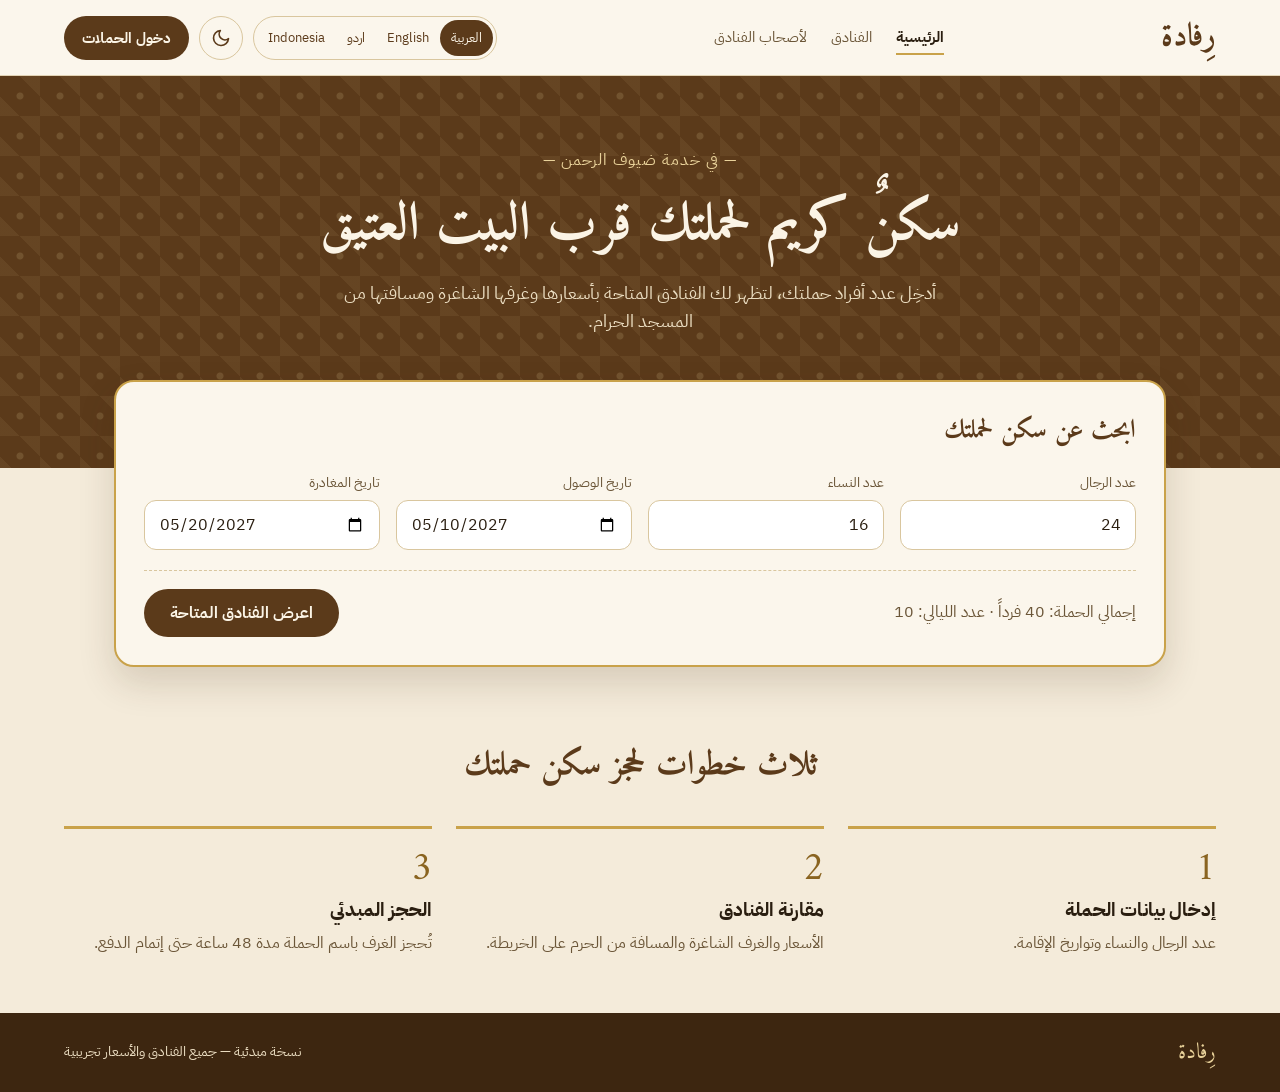
==== rifada-site/index.html @ a2add56f "Add Rifada prototype" ====
<!doctype html>
<html lang="ar" dir="rtl">
<head>
  <meta charset="utf-8">
  <meta name="viewport" content="width=device-width, initial-scale=1">
  <title>رِفادة | Rifada</title>
  <link rel="preconnect" href="https://fonts.googleapis.com">
  <link rel="stylesheet" href="https://fonts.googleapis.com/css2?family=Amiri:wght@400;700&family=IBM+Plex+Sans+Arabic:wght@400;500;700&display=swap">
  <link rel="stylesheet" href="css/style.css">
</head>
<body>
  <header id="site-header"></header>

  <section class="hero">
    <div class="hero-inner">
      <span class="hero-tag" data-i18n="hero_tag"></span>
      <h1 data-i18n="hero_title"></h1>
      <p data-i18n="hero_sub"></p>
    </div>
  </section>

  <section class="search-wrap">
    <form class="search-card" id="search-form" novalidate>
      <h2 class="display" style="font-size: 26px" data-i18n="search_title"></h2>
      <div class="form-grid">
        <div class="field">
          <label for="men" data-i18n="men"></label>
          <input id="men" type="number" min="0" inputmode="numeric">
        </div>
        <div class="field">
          <label for="women" data-i18n="women"></label>
          <input id="women" type="number" min="0" inputmode="numeric">
        </div>
        <div class="field">
          <label for="checkin" data-i18n="checkin"></label>
          <input id="checkin" type="date">
        </div>
        <div class="field">
          <label for="checkout" data-i18n="checkout"></label>
          <input id="checkout" type="date">
        </div>
      </div>
      <p class="form-error hidden" id="search-error" role="alert"></p>
      <div class="search-footer">
        <span class="muted" id="group-total"></span>
        <button type="submit" class="btn" data-i18n="show_hotels"></button>
      </div>
    </form>
  </section>

  <section class="container how">
    <h2 data-i18n="how_title"></h2>
    <div class="how-grid">
      <div class="how-item">
        <span class="how-num">1</span>
        <h3 data-i18n="how1_t"></h3>
        <p data-i18n="how1_d"></p>
      </div>
      <div class="how-item">
        <span class="how-num">2</span>
        <h3 data-i18n="how2_t"></h3>
        <p data-i18n="how2_d"></p>
      </div>
      <div class="how-item">
        <span class="how-num">3</span>
        <h3 data-i18n="how3_t"></h3>
        <p data-i18n="how3_d"></p>
      </div>
    </div>
  </section>

  <footer id="site-footer"></footer>

  <script src="js/data.js"></script>
  <script src="js/i18n.js"></script>
  <script src="js/app.js"></script>
  <script src="js/home.js"></script>
</body>
</html>
---- rifada-site/css/style.css ----
/* =========================================================
   رِفادة — ملف التنسيق الرئيسي
   الألوان معرّفة كمتغيرات، والوضع الليلي يغيّر قيمها فقط
   ========================================================= */

:root {
  --bg: #F4EBDA;
  --surface: #FBF6EC;
  --surface-2: #EFE2C6;
  --border: #E2D3B5;
  --input-border: #D9C69E;
  --input-bg: #FFFFFF;
  --text: #2A1E10;
  --muted: #6B5638;
  --primary: #5B3A1A;
  --primary-text: #FBF4E6;
  --gold: #C9A24A;
  --gold-text: #8A6420;
  --hero: #5B3A1A;
  --hero-text: #FBF4E6;
  --hero-muted: #EADCC0;
  --footer: #3D2610;
  --footer-text: #EADCC0;
  --danger: #A12D1F;
  --success: #2E6B3A;
  --shadow: 0 16px 36px rgba(60, 35, 10, 0.16);
  --radius: 16px;
  --font-body: 'IBM Plex Sans Arabic', system-ui, sans-serif;
  --font-display: 'Amiri', serif;
}

[data-theme="dark"] {
  --bg: #16110B;
  --surface: #241B11;
  --surface-2: #2F2316;
  --border: #3A2C1A;
  --input-border: #4A3820;
  --input-bg: #1A140D;
  --text: #F4EBDA;
  --muted: #C9B896;
  --primary: #E9D29A;
  --primary-text: #2A1E10;
  --gold: #C9A24A;
  --gold-text: #E9D29A;
  --hero: #0F0B06;
  --hero-text: #F4EBDA;
  --hero-muted: #C9B896;
  --footer: #0F0B06;
  --footer-text: #C9B896;
  --danger: #F08A7A;
  --success: #8FD19E;
  --shadow: 0 16px 36px rgba(0, 0, 0, 0.45);
}

* { box-sizing: border-box; }

body {
  margin: 0;
  font-family: var(--font-body);
  background: var(--bg);
  color: var(--text);
  line-height: 1.6;
}

a { color: var(--primary); }
a:hover { opacity: 0.85; }

h1, h2, h3 { margin: 0; }

.container {
  max-width: 1200px;
  margin: 0 auto;
  padding-inline: 24px;
}

.display {
  font-family: var(--font-display);
  color: var(--primary);
  font-weight: 700;
}

.muted { color: var(--muted); }
.hidden { display: none !important; }

/* ---------- الهيدر ---------- */
.site-header {
  background: var(--surface);
  border-bottom: 1px solid var(--border);
}
.header-inner {
  display: flex;
  flex-wrap: wrap;
  align-items: center;
  justify-content: space-between;
  gap: 16px;
  padding-block: 12px;
}
.brand {
  font-family: var(--font-display);
  font-size: 32px;
  font-weight: 700;
  color: var(--primary);
  text-decoration: none;
}
.nav { display: flex; flex-wrap: wrap; gap: 24px; font-size: 15px; }
.nav a { color: var(--muted); text-decoration: none; padding-block: 4px; }
.nav a.active {
  color: var(--text);
  font-weight: 700;
  border-bottom: 2px solid var(--gold);
}
.controls { display: flex; flex-wrap: wrap; align-items: center; gap: 10px; }

.lang-switch {
  display: flex;
  border: 1px solid var(--input-border);
  border-radius: 999px;
  padding: 3px;
}
.lang-switch button {
  border: 0;
  background: transparent;
  color: var(--primary);
  font-family: inherit;
  font-size: 13px;
  padding: 8px 11px;
  border-radius: 999px;
  cursor: pointer;
  min-height: 36px;
}
.lang-switch button.active { background: var(--primary); color: var(--primary-text); }

.icon-btn {
  width: 44px;
  height: 44px;
  border-radius: 50%;
  border: 1px solid var(--input-border);
  background: transparent;
  color: var(--primary);
  display: flex;
  align-items: center;
  justify-content: center;
  cursor: pointer;
}

/* ---------- الأزرار ---------- */
.btn {
  display: inline-flex;
  align-items: center;
  justify-content: center;
  gap: 8px;
  min-height: 48px;
  padding: 0 26px;
  border-radius: 999px;
  border: 0;
  background: var(--primary);
  color: var(--primary-text);
  font-family: inherit;
  font-size: 16px;
  font-weight: 700;
  text-decoration: none;
  cursor: pointer;
}
.btn:hover { opacity: 0.9; }
.btn-outline {
  background: transparent;
  color: var(--text);
  border: 1px solid var(--input-border);
  font-weight: 500;
}
.btn-sm { min-height: 44px; padding: 0 18px; font-size: 15px; }
.btn-block { width: 100%; }
.btn:disabled { opacity: 0.45; cursor: not-allowed; }

/* ---------- الواجهة الرئيسية ---------- */
.hero {
  background-color: var(--hero);
  background-image:
    radial-gradient(circle at 20px 20px, rgba(233, 210, 154, 0.16) 3px, transparent 4px),
    linear-gradient(45deg, rgba(233, 210, 154, 0.07) 25%, transparent 25%, transparent 75%, rgba(233, 210, 154, 0.07) 75%);
  background-size: 40px 40px, 40px 40px;
  color: var(--hero-text);
}
.hero-inner {
  padding: 72px 24px 132px;
  display: flex;
  flex-direction: column;
  align-items: center;
  gap: 16px;
  text-align: center;
}
.hero-tag { color: #E9D29A; font-size: 16px; letter-spacing: 1px; }
.hero h1 {
  font-family: var(--font-display);
  font-size: clamp(34px, 5vw, 54px);
  line-height: 1.35;
  max-width: 820px;
}
.hero p { color: var(--hero-muted); font-size: 18px; max-width: 640px; margin: 0; }

.search-wrap { max-width: 1100px; margin: -88px auto 0; padding-inline: 24px; }
.search-card {
  background: var(--surface);
  border: 2px solid var(--gold);
  border-radius: 20px;
  box-shadow: var(--shadow);
  padding: 28px;
  display: flex;
  flex-direction: column;
  gap: 20px;
}
.form-grid {
  display: grid;
  grid-template-columns: repeat(auto-fit, minmax(190px, 1fr));
  gap: 16px;
}
.field { display: flex; flex-direction: column; gap: 6px; }
.field label { font-size: 14px; color: var(--muted); }
.field input,
.field select,
.input {
  height: 50px;
  border: 1px solid var(--input-border);
  border-radius: 12px;
  padding: 0 14px;
  font-family: inherit;
  font-size: 16px;
  background: var(--input-bg);
  color: var(--text);
  width: 100%;
  min-width: 0;
}
[data-theme="dark"] input[type="date"] { color-scheme: dark; }

.search-footer {
  display: flex;
  flex-wrap: wrap;
  align-items: center;
  justify-content: space-between;
  gap: 12px;
  border-top: 1px dashed var(--input-border);
  padding-top: 18px;
}
.form-error { color: var(--danger); font-size: 14px; margin: 0; }

.how { padding-block: 72px 56px; display: flex; flex-direction: column; gap: 32px; }
.how h2 { font-family: var(--font-display); font-size: 34px; color: var(--primary); text-align: center; }
.how-grid { display: grid; grid-template-columns: repeat(auto-fit, minmax(260px, 1fr)); gap: 24px; }
.how-item { border-top: 3px solid var(--gold); padding-top: 20px; display: flex; flex-direction: column; gap: 6px; }
.how-num { font-family: var(--font-display); font-size: 40px; color: var(--gold-text); line-height: 1; }
.how-item h3 { font-size: 19px; }
.how-item p { margin: 0; color: var(--muted); }

/* ---------- مسار الخطوات ---------- */
.steps-path {
  display: flex;
  flex-wrap: wrap;
  gap: 10px;
  font-size: 14px;
  color: var(--muted);
  padding-top: 18px;
}
.steps-path .sep { color: var(--gold); }
.steps-path .current { color: var(--primary); font-weight: 700; }

/* ---------- البطاقات والتخطيط ---------- */
.card {
  background: var(--surface);
  border: 1px solid var(--border);
  border-radius: var(--radius);
  padding: 24px;
  display: flex;
  flex-direction: column;
  gap: 14px;
}
.card h2 { font-family: var(--font-display); font-size: 26px; color: var(--primary); }
.card-gold { border: 2px solid var(--gold); }

.layout {
  display: flex;
  flex-wrap: wrap;
  gap: 24px;
  align-items: flex-start;
  padding-block: 20px 56px;
}
.layout > .side { flex: 1 1 260px; }
.layout > .main { flex: 999 1 560px; min-width: 0; display: flex; flex-direction: column; gap: 20px; }

.chips { display: flex; flex-wrap: wrap; gap: 8px; }
.chip {
  background: var(--surface-2);
  color: var(--text);
  padding: 7px 13px;
  border-radius: 999px;
  font-size: 14px;
}
.chip-outline { background: transparent; border: 1px solid var(--input-border); }

.divider { height: 1px; background: var(--border); }

/* ---------- الفلاتر ---------- */
.filters { gap: 18px; }
.filter-group { display: flex; flex-direction: column; gap: 8px; }
.filter-group .title { font-size: 14px; color: var(--muted); }
.check { display: flex; gap: 10px; align-items: center; cursor: pointer; min-height: 32px; }
.check input { width: 18px; height: 18px; flex-shrink: 0; accent-color: var(--primary); }

/* ---------- كرت الفندق ---------- */
.results-head { display: flex; flex-wrap: wrap; justify-content: space-between; align-items: baseline; gap: 8px; }
.results-head h1 { font-family: var(--font-display); font-size: 34px; color: var(--primary); }

.hotel-card {
  background: var(--surface);
  border: 1px solid var(--border);
  border-radius: var(--radius);
  padding: 16px;
  display: flex;
  flex-wrap: wrap;
  gap: 20px;
}
.hotel-card .ph { flex: 0 0 200px; height: 150px; }
.hotel-card .info { flex: 1 1 280px; display: flex; flex-direction: column; gap: 8px; }
.hotel-card .price-col { flex: 0 1 200px; display: flex; flex-direction: column; justify-content: space-between; gap: 12px; }
.hotel-name { font-family: var(--font-display); font-size: 26px; color: var(--primary); }
.stars { color: var(--gold-text); font-size: 14px; letter-spacing: 2px; }
.price { font-size: 22px; font-weight: 700; }

/* صورة تجريبية بدل الصور الحقيقية */
.ph {
  border-radius: 12px;
  background:
    repeating-linear-gradient(45deg, rgba(201, 162, 74, 0.12) 0 10px, transparent 10px 20px),
    var(--surface-2);
  color: var(--muted);
  display: flex;
  align-items: center;
  justify-content: center;
  text-align: center;
  font-size: 14px;
  padding: 8px;
}

/* ---------- الخريطة ---------- */
.map {
  height: 400px;
  border-radius: var(--radius);
  border: 1px solid var(--input-border);
  overflow: hidden;
  z-index: 0;
}
.map-sm { height: 260px; }
.map-note { font-size: 13px; color: var(--muted); margin: -10px 0 0; }
.pin-wrap { background: transparent; border: 0; }
.map-pin {
  background: #5B3A1A;
  color: #FBF4E6;
  padding: 5px 10px;
  border-radius: 999px;
  font-family: var(--font-body);
  font-size: 13px;
  white-space: nowrap;
  box-shadow: 0 3px 8px rgba(0, 0, 0, 0.25);
  transform: translate(-50%, -50%);
  display: inline-block;
}
.map-pin.haram { background: #2A1E10; font-weight: 700; }
.leaflet-popup-content { font-family: var(--font-body); }

/* ---------- صفحة الفندق ---------- */
.hotel-title { display: flex; flex-wrap: wrap; gap: 12px; align-items: center; }
.hotel-title h1 { font-family: var(--font-display); font-size: 42px; color: var(--primary); }

.gallery {
  display: grid;
  grid-template-columns: repeat(4, minmax(0, 1fr));
  grid-template-rows: 150px 150px;
  gap: 12px;
}
.gallery .ph:first-child { grid-column: span 2; grid-row: span 2; }

.table { display: flex; flex-direction: column; }
.table-row {
  display: grid;
  grid-template-columns: repeat(3, minmax(0, 1fr));
  gap: 12px;
  padding: 13px 0;
  border-bottom: 1px solid var(--border);
  align-items: center;
}
.table-row:last-child { border-bottom: 0; }
.table-row.head { font-size: 14px; color: var(--muted); padding-block: 8px; }
.table-row.cols-4 { grid-template-columns: repeat(4, minmax(0, 1fr)); }

.dist-grid { display: grid; grid-template-columns: repeat(auto-fit, minmax(220px, 1fr)); gap: 12px; }
.dist-box {
  background: var(--input-bg);
  border: 1px solid var(--input-border);
  border-radius: 12px;
  padding: 16px;
  display: flex;
  flex-direction: column;
  gap: 4px;
}
.dist-box strong { font-size: 20px; }

.needs { display: flex; flex-direction: column; gap: 10px; }
.need { display: flex; gap: 10px; align-items: flex-start; }
.need .tick { color: var(--gold-text); font-weight: 700; }

.sum-row { display: flex; justify-content: space-between; gap: 12px; font-size: 15px; }
.sum-row .label { color: var(--muted); }
.sum-total { display: flex; justify-content: space-between; align-items: baseline; gap: 12px; }
.sum-total strong:last-child { font-size: 24px; }

.notice {
  background: var(--surface-2);
  border-radius: var(--radius);
  padding: 16px 18px;
  font-size: 14px;
  color: var(--text);
}
.notice.warn { border: 1px solid var(--danger); color: var(--danger); background: transparent; }

/* ---------- الحجز ---------- */
.success {
  text-align: center;
  align-items: center;
  padding: 40px 24px;
}
.success .ok {
  width: 72px;
  height: 72px;
  border-radius: 50%;
  background: var(--surface-2);
  color: var(--success);
  display: flex;
  align-items: center;
  justify-content: center;
}
.ref { font-size: 24px; font-weight: 700; letter-spacing: 1px; direction: ltr; }

/* ---------- لوحة الفندق ---------- */
.dash { display: flex; flex-wrap: wrap; min-height: calc(100vh - 70px); }
.dash-side {
  flex: 1 1 220px;
  background-color: var(--hero);
  background-image: radial-gradient(circle at 20px 20px, rgba(233, 210, 154, 0.12) 3px, transparent 4px);
  background-size: 40px 40px;
  padding: 24px 16px;
  display: flex;
  flex-direction: column;
  gap: 6px;
}
.dash-side a {
  color: #EADCC0;
  text-decoration: none;
  padding: 12px 14px;
  border-radius: 10px;
}
.dash-side a.active { background: #E9D29A; color: #2A1E10; font-weight: 500; }
.dash-main { flex: 999 1 560px; min-width: 0; padding: 32px 24px; display: flex; flex-direction: column; gap: 24px; }
.stats { display: grid; grid-template-columns: repeat(auto-fit, minmax(180px, 1fr)); gap: 16px; }
.stat { background: var(--surface); border: 1px solid var(--border); border-top: 3px solid var(--gold); border-radius: 14px; padding: 18px 20px; }
.stat strong { display: block; font-size: 30px; }
.request {
  display: flex;
  flex-wrap: wrap;
  justify-content: space-between;
  align-items: center;
  gap: 12px;
  padding: 14px 0;
  border-bottom: 1px solid var(--border);
}
.request:last-child { border-bottom: 0; }
.status { font-size: 13px; padding: 4px 10px; border-radius: 999px; background: var(--surface-2); }
.status.accepted { color: var(--success); }
.status.rejected { color: var(--danger); }

/* ---------- الفوتر ---------- */
.site-footer { background: var(--footer); color: var(--footer-text); }
.footer-inner {
  display: flex;
  flex-wrap: wrap;
  justify-content: space-between;
  align-items: center;
  gap: 12px;
  padding-block: 22px;
  font-size: 14px;
}
.footer-brand { font-family: var(--font-display); font-size: 22px; color: #E9D29A; }

/* ---------- رسالة منبثقة ---------- */
.toast {
  position: fixed;
  bottom: 24px;
  left: 50%;
  transform: translateX(-50%);
  background: var(--text);
  color: var(--bg);
  padding: 12px 20px;
  border-radius: 12px;
  font-size: 15px;
  z-index: 9999;
  box-shadow: var(--shadow);
}

/* ---------- الجوال ---------- */
@media (max-width: 640px) {
  .hero-inner { padding: 48px 16px 120px; }
  .container, .search-wrap { padding-inline: 16px; }
  .gallery { grid-template-columns: repeat(2, minmax(0, 1fr)); grid-template-rows: 140px 100px 100px; }
  .hotel-card .ph { flex-basis: 100%; }
  .nav { gap: 16px; }
  .table-row.cols-4 { grid-template-columns: repeat(2, minmax(0, 1fr)); }
}
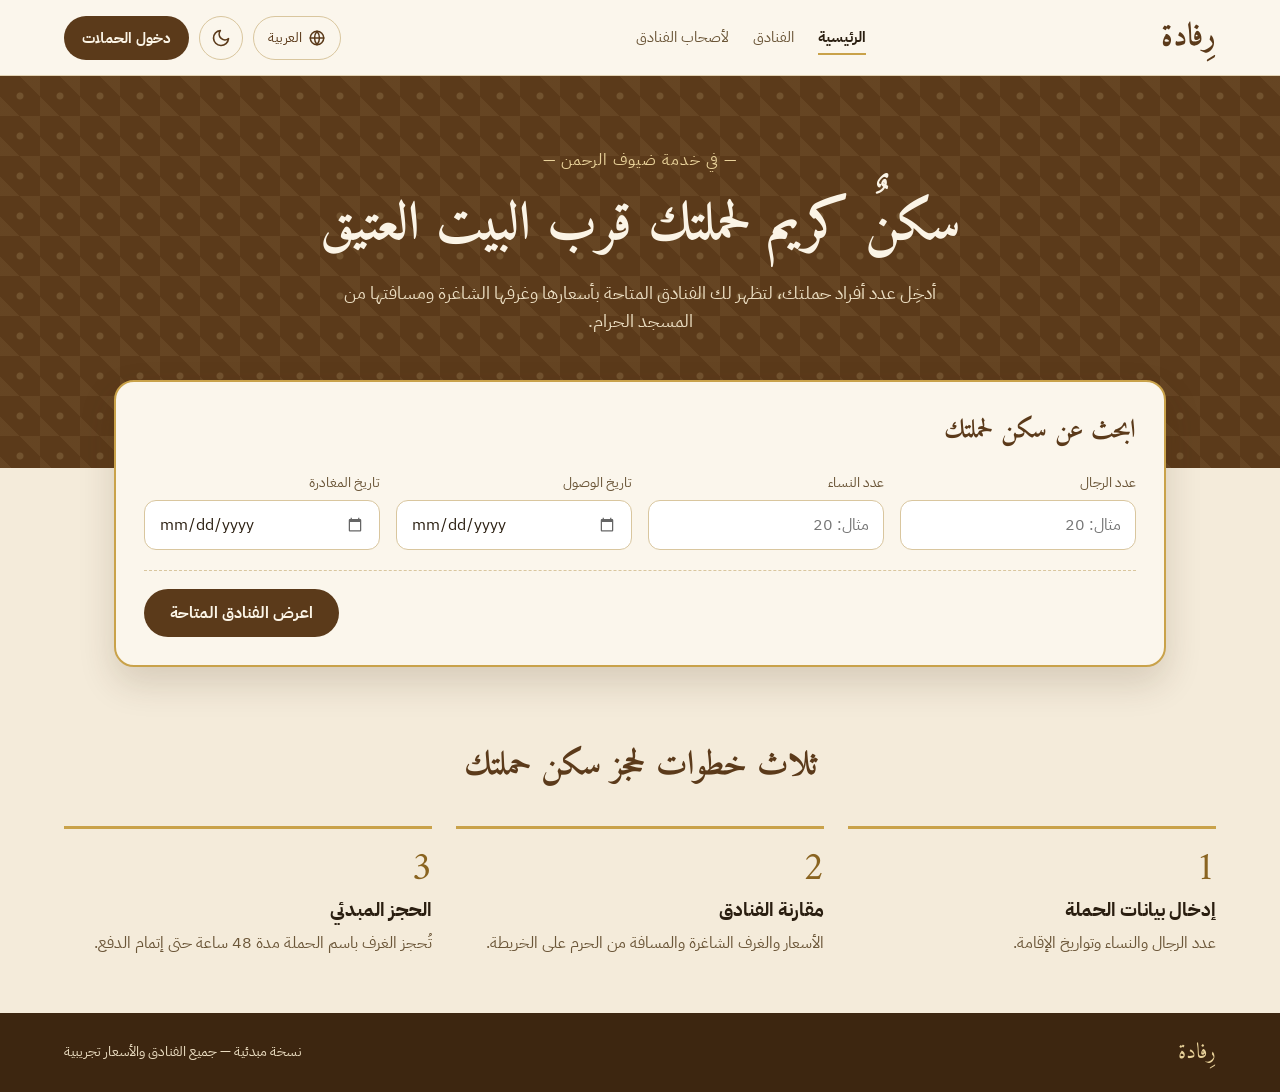
==== commit 7711a0fb: "تحديث الموقع" ====
--- a/rifada-site/index.html
+++ b/rifada-site/index.html
@@ -25,11 +25,11 @@
       <div class="form-grid">
         <div class="field">
           <label for="men" data-i18n="men"></label>
-          <input id="men" type="number" min="0" inputmode="numeric">
+          <input id="men" type="number" min="0" inputmode="numeric" data-i18n-placeholder="ph_number">
         </div>
         <div class="field">
           <label for="women" data-i18n="women"></label>
-          <input id="women" type="number" min="0" inputmode="numeric">
+          <input id="women" type="number" min="0" inputmode="numeric" data-i18n-placeholder="ph_number">
         </div>
         <div class="field">
           <label for="checkin" data-i18n="checkin"></label>
--- a/rifada-site/css/style.css
+++ b/rifada-site/css/style.css
@@ -111,24 +111,55 @@
 }
 .controls { display: flex; flex-wrap: wrap; align-items: center; gap: 10px; }
 
-.lang-switch {
-  display: flex;
+/* زر اللغة وقائمتها المخفية */
+.lang-menu { position: relative; }
+.lang-btn {
+  display: flex;
+  align-items: center;
+  gap: 6px;
+  height: 44px;
+  padding: 0 14px;
   border: 1px solid var(--input-border);
   border-radius: 999px;
-  padding: 3px;
-}
-.lang-switch button {
-  border: 0;
   background: transparent;
   color: var(--primary);
   font-family: inherit;
-  font-size: 13px;
-  padding: 8px 11px;
-  border-radius: 999px;
+  font-size: 14px;
   cursor: pointer;
-  min-height: 36px;
-}
-.lang-switch button.active { background: var(--primary); color: var(--primary-text); }
+}
+.lang-list {
+  position: absolute;
+  top: calc(100% + 6px);
+  inset-inline-end: 0;
+  min-width: 160px;
+  margin: 0;
+  padding: 6px;
+  list-style: none;
+  background: var(--surface);
+  border: 1px solid var(--border);
+  border-radius: 12px;
+  box-shadow: var(--shadow);
+  z-index: 1000;
+}
+.lang-list button {
+  width: 100%;
+  display: flex;
+  justify-content: space-between;
+  align-items: center;
+  gap: 12px;
+  min-height: 44px;
+  padding: 0 12px;
+  border: 0;
+  border-radius: 8px;
+  background: transparent;
+  color: var(--text);
+  font-family: inherit;
+  font-size: 15px;
+  text-align: start;
+  cursor: pointer;
+}
+.lang-list button:hover { background: var(--surface-2); }
+.lang-list button.active { color: var(--primary); font-weight: 700; }
 
 .icon-btn {
   width: 44px;
@@ -513,3 +544,99 @@
   .nav { gap: 16px; }
   .table-row.cols-4 { grid-template-columns: repeat(2, minmax(0, 1fr)); }
 }
+
+/* ---------- إصلاح مربعات التاريخ في الآيفون ---------- */
+input[type="date"] {
+  -webkit-appearance: none;
+  appearance: none;
+  display: block;
+  line-height: 48px;
+  text-align: start;
+}
+input[type="date"]::-webkit-date-and-time-value {
+  text-align: start;
+  margin: 0;
+}
+input[type="date"]::-webkit-calendar-picker-indicator { opacity: 0.6; cursor: pointer; }
+
+/* ---------- ترتيب الهيدر في الجوال ---------- */
+@media (max-width: 760px) {
+  .header-inner { gap: 10px; padding-block: 10px; }
+  .brand { font-size: 28px; }
+  .nav {
+    order: 3;
+    width: 100%;
+    justify-content: center;
+    border-top: 1px solid var(--border);
+    padding-top: 8px;
+  }
+  .lang-btn { height: 40px; padding: 0 12px; font-size: 13px; }
+  .icon-btn { width: 40px; height: 40px; }
+  #login-btn { min-height: 40px; padding: 0 14px; font-size: 14px; }
+  .search-card { padding: 20px; }
+  .hotel-title h1 { font-size: 32px; }
+  .results-head h1 { font-size: 28px; }
+  .map { height: 320px; }
+  .hotel-card .price-col { flex-basis: 100%; flex-direction: row; align-items: center; }
+}
+
+/* ---------- الحركة بين الصفحات ---------- */
+/* انتقال ناعم عند فتح صفحة جديدة (يعمل في Chrome وSafari الحديثة) */
+@view-transition { navigation: auto; }
+::view-transition-old(root) { animation: page-out 0.2s ease both; }
+::view-transition-new(root) { animation: page-in 0.35s ease both; }
+
+@keyframes page-in {
+  from { opacity: 0; transform: translateY(14px); }
+  to { opacity: 1; transform: none; }
+}
+@keyframes page-out {
+  from { opacity: 1; }
+  to { opacity: 0; }
+}
+
+/* ظهور محتوى الصفحة بالتدريج */
+body > section,
+body > div:not(.toast) { animation: page-in 0.5s ease both; }
+body > section + section { animation-delay: 0.08s; }
+.reveal { animation: page-in 0.45s ease both; }
+
+/* حركة خفيفة عند المرور على الكروت والأزرار */
+.hotel-card,
+.btn { transition: transform 0.2s ease, box-shadow 0.2s ease, opacity 0.2s ease; }
+.hotel-card:hover { transform: translateY(-3px); box-shadow: var(--shadow); }
+.btn:active { transform: scale(0.97); }
+
+/* احترام إعداد "تقليل الحركة" في الجهاز */
+@media (prefers-reduced-motion: reduce) {
+  *, *::before, *::after,
+  ::view-transition-old(root), ::view-transition-new(root) {
+    animation: none !important;
+    transition: none !important;
+  }
+}
+
+/* ---------- زر إظهار/إخفاء الفلاتر ---------- */
+.filters-toggle {
+  display: flex;
+  align-items: center;
+  justify-content: space-between;
+  width: 100%;
+  background: transparent;
+  border: 0;
+  padding: 0;
+  color: inherit;
+  font-family: inherit;
+  text-align: start;
+  cursor: default;
+}
+.filters-toggle .chevron { display: none; color: var(--primary); transition: transform 0.2s ease; }
+.filter-body { display: flex; flex-direction: column; gap: 18px; }
+
+@media (max-width: 760px) {
+  .filters-toggle { cursor: pointer; min-height: 44px; }
+  .filters-toggle .chevron { display: block; }
+  .filters.collapsed .filter-body { display: none; }
+  .filters.collapsed .chevron { transform: rotate(-90deg); }
+  [dir="rtl"] .filters.collapsed .chevron { transform: rotate(90deg); }
+}
